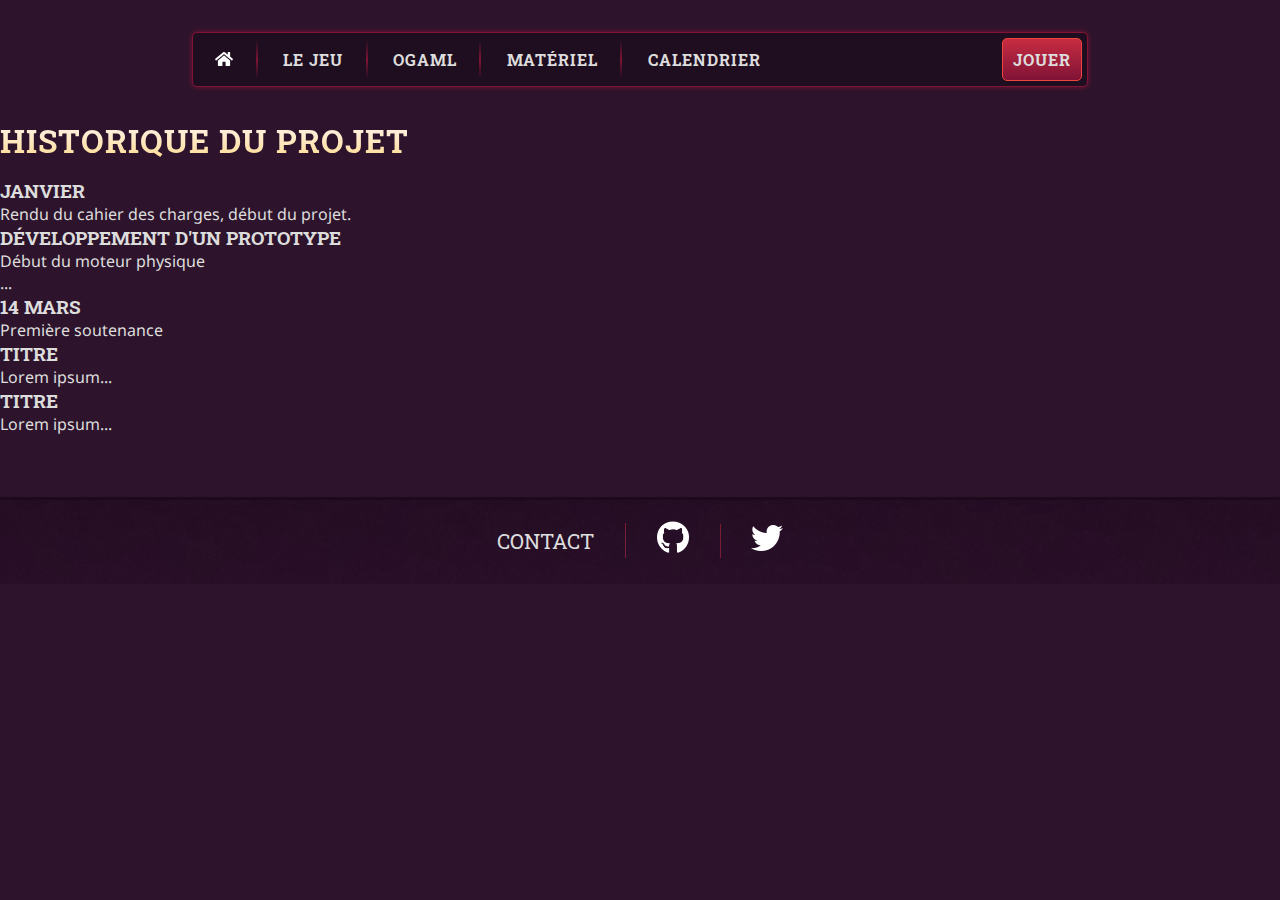
==== calendar.html @ c7c5a716 "Group page is up" ====
<!DOCTYPE html>

<html lang="fr">

<head>
    
    <meta charset="utf-8">
    <title>OGAML - Calendrier</title>

    <meta name="viewport" content="width=device-width">
    <meta name="description" content="OGAMl est un groupe d'étudiants en informatique. Nous développons le jeu Purest Atom Exam.">
    <meta name="theme-color" content="#2d142c">

    <link rel="icon" type="img/png" href="img/favicon.png">
    <link rel="stylesheet" type="text/css" href="css/style.css">
    <link rel="stylesheet" type="text/css" href="css/calendar.css">
    <link href="https://fonts.googleapis.com/css?family=Noto+Sans|Roboto+Slab:400,700" rel="stylesheet">
</head>

<body>

    <!-- NAV -->

    <nav>
        <div id="nav-container">
            <ul id="links">
                <li>
                    <a href="index.html"><img src="img/icons/home.png" width="18px"></a>
                </li>
                <li>
                    <a href="game.html">Le jeu</a>
                </li>
                <li>
                    <a href="ogaml.html">OGaml</a>
                </li>
                <li>
                    <a href="material.html">Matériel</a>
                </li>
                <li>
                    <a href="/">Calendrier</a>
                </li>
            </ul>
            <a id="play" href="play.html">
                <span>Jouer</span>
            </a>
        </div>
    </nav>

    <!-- THE TIMELINE -->

    <h2>Historique du projet</h2>

    <div class="timeline">
        <div class="container left">
            <div class="content">
                <h3>Janvier</h3>
                <p>Rendu du cahier des charges, début du projet.</p>
            </div>
        </div>
        <div class="container right">
            <div class="content">
                <h3>Développement d'un prototype</h3>
                <p>
                    <ul>
                        <li>Début du moteur physique</li>
                        <li>...</li>
                    </ul>
                </p>
            </div>
        </div>
        <div class="container left">
            <div class="content">
                <h3>14 Mars</h3>
                <p>Première soutenance</p>
            </div>
        </div>
        <div class="container right">
            <div class="content">
                <h3>Titre</h3>
                <p>Lorem ipsum...</p>
            </div>
        </div>
        <div class="container right">
            <div class="content">
                <h3>Titre</h3>
                <p>Lorem ipsum...</p>
            </div>
        </div>
    </div>

    <!-- FOOTER -->

    <footer>
        <p>Contact</p>
        <a id="github" class="footer-links" href="https://github.com/OGamlGames" title="OGaml Github page" target="_blank" rel="noopener">
            <img src="img/icons/github.png" width="32px">
        </a>
        <a id="twitter" class="footer-links" href="https://twitter.com/ogaml_" title="OGaml Twitter Account" target="_blank" rel="noopener">
            <img src="img/icons/twitter.png" width="32px">
        </a>
    </footer>

</body>
---- css/style.css ----
/* GENERAL STYLE */

/* DEFAULT */

* { margin: 0; padding: 0; box-sizing: border-box; }

a { color: inherit; text-decoration: none; }

::selection
{
    background-color: rgba(255, 255, 255, 0.1);
}

/* ANIMATIONS */

@keyframes blink
{
    0% {background-color: #c72c41}
    50% {background-color: #c7586a}
    100% {background-color: #c72c41}
}

/* FILTERS */

.blurred
{
    filter: blur(12px);
}

/* BODY */

body
{
    font-family: "Noto Sans", sans-serif;
    font-size: 16px;
    background-color: #2d142c;
    color: #dddddd;
}

#main
{
    transition: all 0.1s;
}

/* TITLES */

h1, h2, h3
{
    font-family: "Roboto Slab", serif;
    font-weight: bold;
    text-transform: uppercase;
    /*color: #dddddd;*/
}

h2
{
    background: linear-gradient(#FFF4F4, #ffdb8e);
    -webkit-background-clip: text;
    background-clip: text;
    -webkit-text-fill-color: transparent;
    font-size: 2em;
    letter-spacing: 1px;
    margin-bottom: 0.5em;
}

/* NAV */

nav
{
    position: sticky;
    top: 1em;
    margin: 2em auto;
    padding: 0 15% 0 15%;
    z-index: 666;
}

#nav-container
{
    position: relative;
    max-width: 1440px;
    display: flex;
    flex-direction: row;
    justify-content: space-between;
    align-items: center;
    font-family: "Roboto Slab", serif;
    font-size: 1em;
    font-weight: 700;
    letter-spacing: 1px;
    text-transform: uppercase;
    background: #1f0e1f;
    border: 1px solid #801336;
    border-radius: 5px;
    box-shadow: 0 0 5px rgba(128, 19, 54, 1);
}

#links
{
    list-style: none;
}

#links li
{
    display: inline-block;
    position: relative;
    line-height: 3em;
    transition: all 0.2s ease;
}

#links li:hover
{
    color: #fff;
    text-shadow: 0 0 15px rgba(128, 19, 54, 1);
}

#links li:not(:last-child)::after
{
    content: " ";
    position: absolute;
    top: 0.3em;
    bottom: 0.3em;
    right: -2px;
    width: 2px;
    background: linear-gradient(to bottom, rgba(128, 19, 54, 0) 0%, rgba(128, 19, 54, 1) 50%, rgba(128, 19, 54, 0) 100%);
}

#links li a
{
    padding: 0 1.4em 0 1.4em;
}

#play
{
    margin: 5px;
    padding: 10px;
    background: linear-gradient(to bottom, #c72c41, #801336);
    border: 1px solid #ee4540;
    border-radius: 5px;
    transition: all 0.2s ease;
}

#play:hover
{
    background: linear-gradient(to bottom, #c72c41, #c72c41);
}

/* FOOTER */

footer
{
    margin-top: 3em;
    padding: 1em;
    background: url("../img/footer.png") no-repeat center center;
    border-top: 3px solid #1c091c;
    display: flex;
    justify-content: center;
    align-items: center;
    font-family: "Roboto Slab", serif;
    font-size: 1.3em;
    text-transform: uppercase;
    vertical-align: middle;
}

footer p
{
    margin-bottom: 3px;
}

.footer-links
{
    position: relative;
    margin-left: 3em;
    border-bottom: 3px solid transparent;
    transition: all 0.2s ease;
}

.footer-links:hover
{
    border-bottom: 3px solid #c72c41;
}

.footer-links::before
{
    content: " ";
    position: absolute;
    width: 1px;
    top: 0.1em;
    bottom: 0.1em;
    left: -1.5em;
    background-color: rgba(199, 44, 65, 0.5);
}

/* OVERLAY */

#overlay
{
    display: none;
    position: fixed;
    top: 0;
    left: 0;
    width: 100%;
    height: 100%;
    z-index: 2;
}

#overlay-container
{
    position: absolute;
    width: 85%;
    height: 85%;
    top: 50%;
    left: 50%;
    transform: translate(-50%, -50%);
}

#overlay-close
{
    display: block;
    font-size: 2em;
    width: 45px;
    height: 45px;
    float: right;
    text-align: center;
    vertical-align: middle;
    color: #c72c41;
    border: 1px solid #c72c41;
    border-radius: 50%;
    cursor: pointer;
    transition: all 0.1s;
}

#overlay-close:hover
{
    color: #ee4540;
    border: 1px solid #ee4540;
}

#overlay-img
{
    position: relative;
    top: 50%;
    left: 50%;
    transform: translate(-50%, -50%);
    display: block;
    max-width: 100%;
    max-height: 80vh;
    box-shadow: 0 0 30px rgba(0, 0, 0, 0.5);
}

/* MEDIA QUERIES */

@media screen and (max-width: 600px)
{
    #nav-container
    {
        flex-direction: column;
    }

    #links
    {
        display: flex;
        flex-direction: column;
    }

    #links li:not(:last-child)::after
    {
        display: none;
    }
}
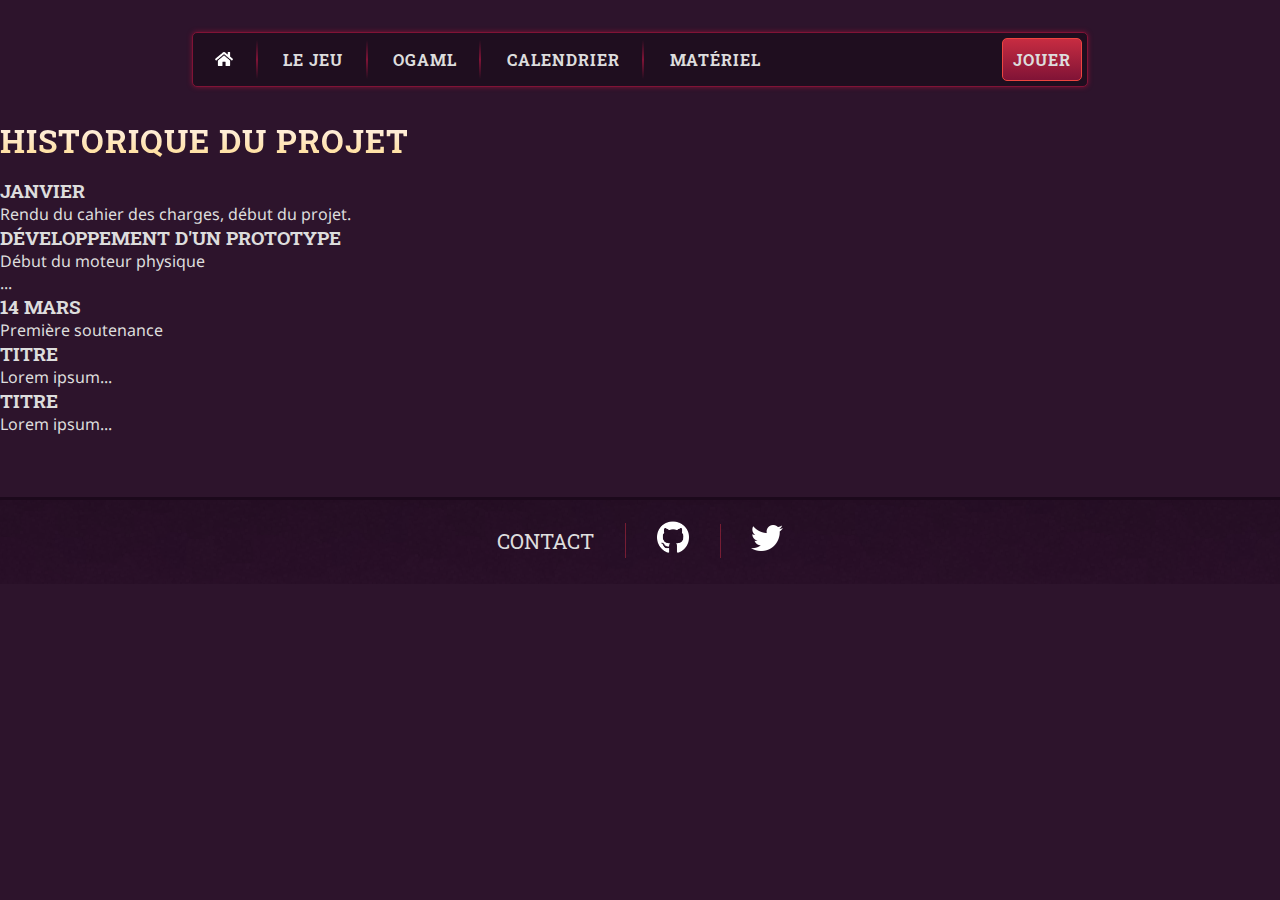
==== commit 7b103693: "Add the material page" ====
--- a/calendar.html
+++ b/calendar.html
@@ -34,10 +34,10 @@
                     <a href="ogaml.html">OGaml</a>
                 </li>
                 <li>
-                    <a href="material.html">Matériel</a>
+                    <a href="/">Calendrier</a>
                 </li>
                 <li>
-                    <a href="/">Calendrier</a>
+                    <a href="material.html">Matériel</a>
                 </li>
             </ul>
             <a id="play" href="play.html">
@@ -100,4 +100,5 @@
         </a>
     </footer>
 
-</body>+</body>
+</html>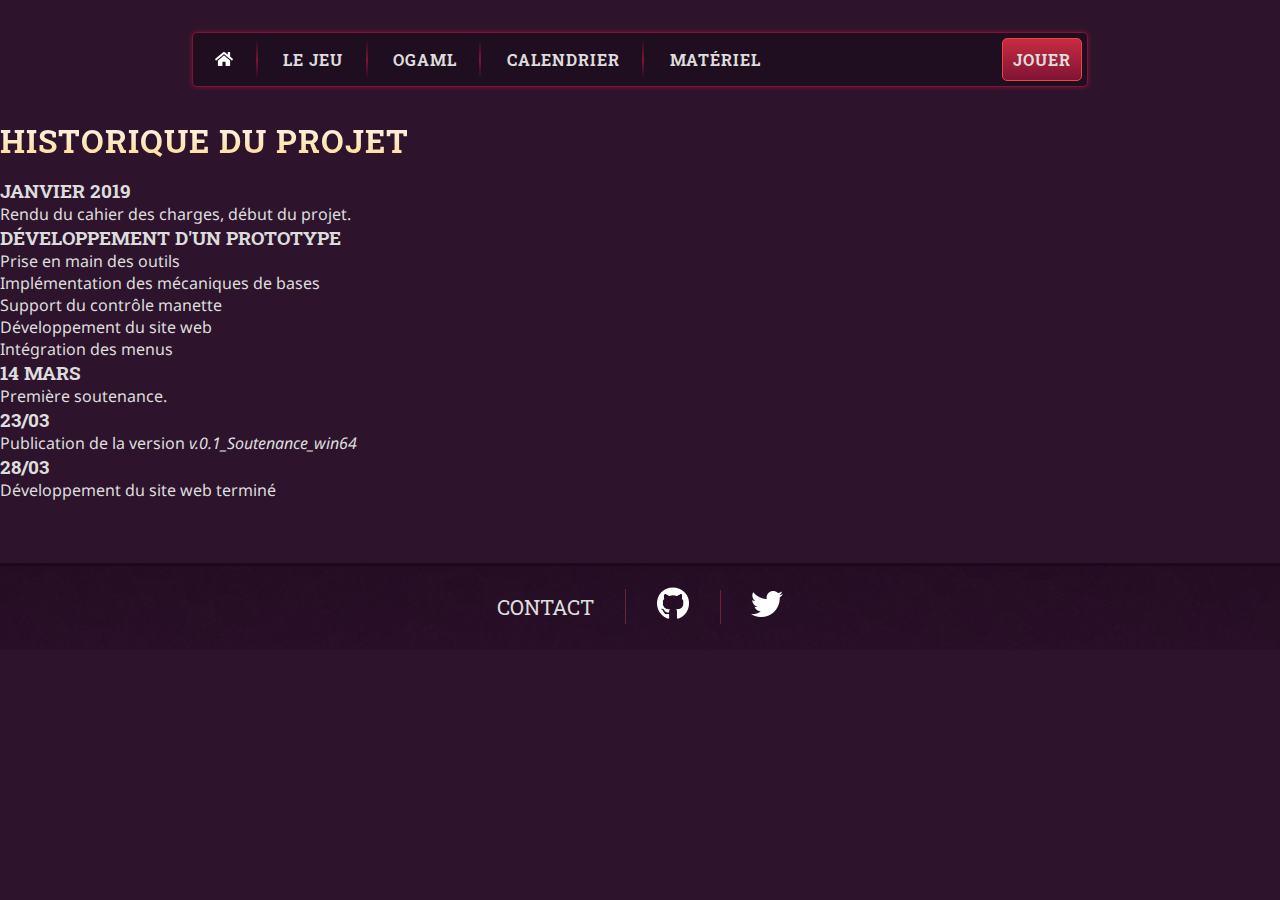
==== commit 88ef76ad: "Fix the nav bar on mobile" ====
--- a/calendar.html
+++ b/calendar.html
@@ -23,6 +23,7 @@
 
     <nav>
         <div id="nav-container">
+            <span id="mobile-trigger"></span>
             <ul id="links">
                 <li>
                     <a href="index.html"><img src="img/icons/home.png" width="18px"></a>
@@ -53,7 +54,7 @@
     <div class="timeline">
         <div class="container left">
             <div class="content">
-                <h3>Janvier</h3>
+                <h3>Janvier 2019</h3>
                 <p>Rendu du cahier des charges, début du projet.</p>
             </div>
         </div>
@@ -62,8 +63,11 @@
                 <h3>Développement d'un prototype</h3>
                 <p>
                     <ul>
-                        <li>Début du moteur physique</li>
-                        <li>...</li>
+                        <li>Prise en main des outils</li>
+                        <li>Implémentation des mécaniques de bases</li>
+                        <li>Support du contrôle manette</li>
+                        <li>Développement du site web</li>
+                        <li>Intégration des menus</li>
                     </ul>
                 </p>
             </div>
@@ -71,19 +75,19 @@
         <div class="container left">
             <div class="content">
                 <h3>14 Mars</h3>
-                <p>Première soutenance</p>
+                <p>Première soutenance.</p>
             </div>
         </div>
         <div class="container right">
             <div class="content">
-                <h3>Titre</h3>
-                <p>Lorem ipsum...</p>
+                <h3>23/03</h3>
+                <p>Publication de la version <i>v.0.1_Soutenance_win64</i></p>
             </div>
         </div>
         <div class="container right">
             <div class="content">
-                <h3>Titre</h3>
-                <p>Lorem ipsum...</p>
+                <h3>28/03</h3>
+                <p>Développement du site web terminé</p>
             </div>
         </div>
     </div>
--- a/css/style.css
+++ b/css/style.css
@@ -94,6 +94,11 @@
     box-shadow: 0 0 5px rgba(128, 19, 54, 1);
 }
 
+#mobile-trigger
+{
+    display: none;
+}
+
 #links
 {
     list-style: none;
@@ -251,19 +256,48 @@
 
 @media screen and (max-width: 600px)
 {
+    nav
+    {
+        top: 0;
+        margin: 0;
+        padding: 0;
+    }
+
     #nav-container
     {
         flex-direction: column;
     }
 
+    #mobile-trigger
+    {
+        display: block;
+        width: 16px;
+        height: 16px;
+        margin: 0.5em 0;
+        background-image: url('../img/icons/bars.png');
+        background-size: contain;
+        background-repeat: no-repeat;
+    }
+
     #links
     {
+        display: none;
+        flex-direction: column;
+    }
+
+    #links li:not(:last-child)::after
+    {
+        display: none;
+    }
+
+    #play
+    {
+        display: none;
+    }
+
+    #nav-container:hover #links,
+    #nav-container:hover #play
+    {
         display: flex;
-        flex-direction: column;
-    }
-
-    #links li:not(:last-child)::after
-    {
-        display: none;
-    }
-}
+    }
+}
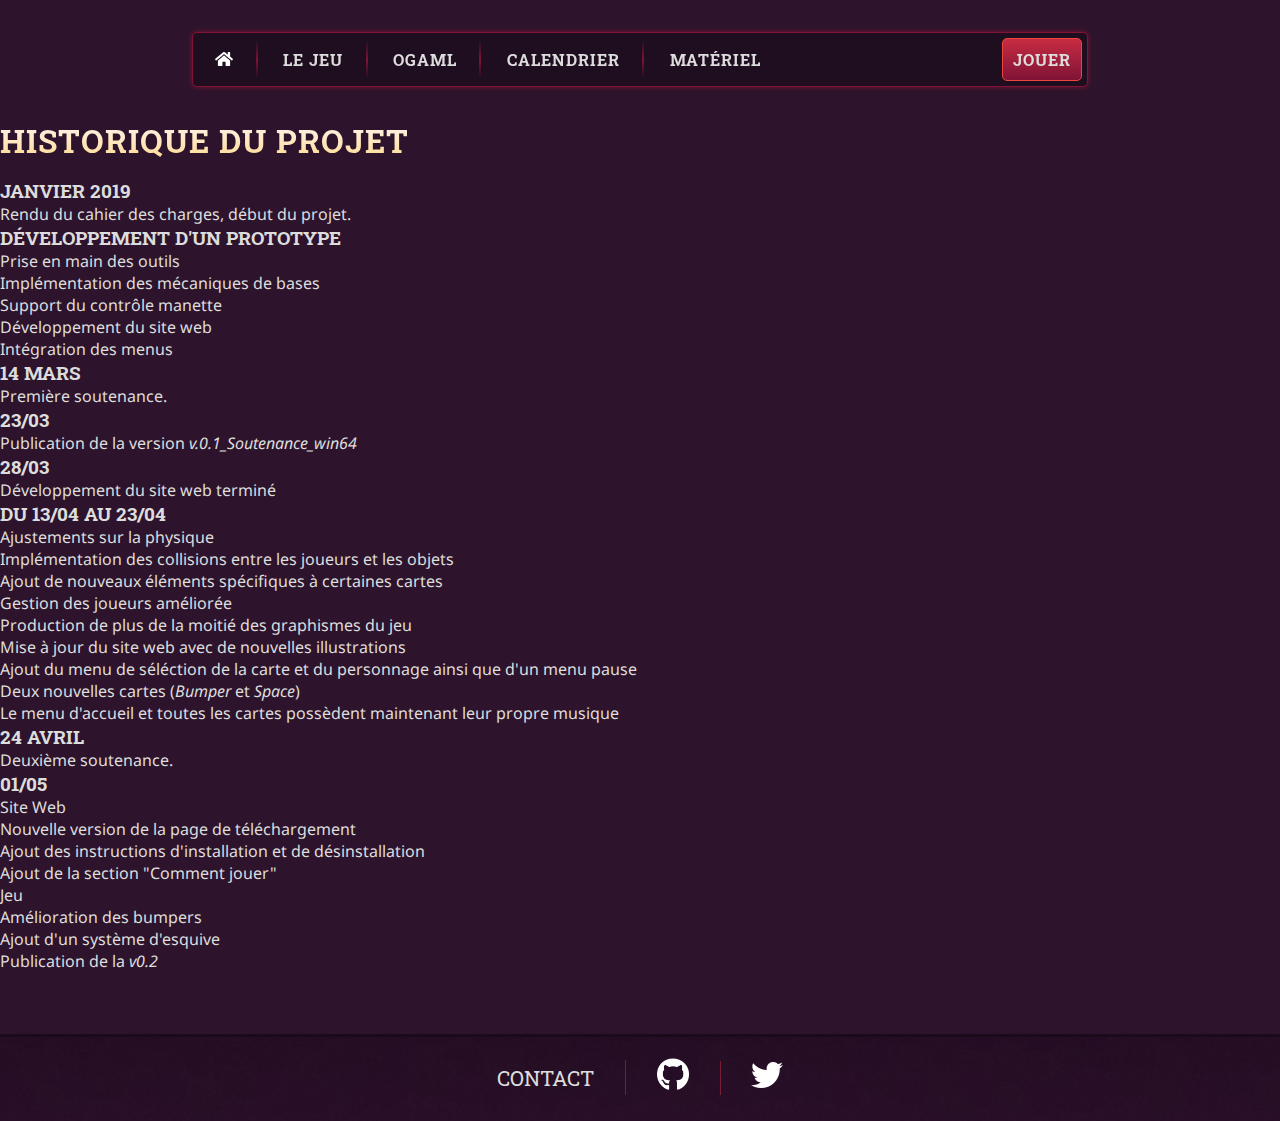
==== commit 2b36aa2a: "Updated download page, added install and uninstall instructions, added "how to play" section and upd" ====
--- a/calendar.html
+++ b/calendar.html
@@ -35,7 +35,7 @@
                     <a href="ogaml.html">OGaml</a>
                 </li>
                 <li>
-                    <a href="/">Calendrier</a>
+                    <a href="">Calendrier</a>
                 </li>
                 <li>
                     <a href="material.html">Matériel</a>
@@ -74,20 +74,65 @@
         </div>
         <div class="container left">
             <div class="content">
-                <h3>14 Mars</h3>
+                <h3>14 mars</h3>
                 <p>Première soutenance.</p>
             </div>
         </div>
         <div class="container right">
             <div class="content">
                 <h3>23/03</h3>
-                <p>Publication de la version <i>v.0.1_Soutenance_win64</i></p>
+                <p>Publication de la version <i class="version">v.0.1_Soutenance_win64</i></p>
             </div>
         </div>
         <div class="container right">
             <div class="content">
                 <h3>28/03</h3>
                 <p>Développement du site web terminé</p>
+            </div>
+        </div>
+        <div class="container right">
+            <div class="content">
+                <h3>Du 13/04 au 23/04</h3>
+                <p>
+                    <ul>
+                        <li>Ajustements sur la physique</li>
+                        <li>Implémentation des collisions entre les joueurs et les objets</li>
+                        <li>Ajout de nouveaux éléments spécifiques à certaines cartes</li>
+                        <li>Gestion des joueurs améliorée</li>
+                        <li>Production de plus de la moitié des graphismes du jeu</li>
+                        <li>Mise à jour du site web avec de nouvelles illustrations</li>
+                        <li>Ajout du menu de séléction de la carte et du personnage ainsi que d'un menu pause</li>
+                        <li>Deux nouvelles cartes (<i>Bumper</i> et <i>Space</i>)</li>
+                        <li>Le menu d'accueil et toutes les cartes possèdent maintenant leur propre musique</li>
+                    </ul>
+                </p>
+            </div>
+        </div>
+        <div class="container left">
+            <div class="content">
+                <h3>24 avril</h3>
+                <p>Deuxième soutenance.</p>
+            </div>
+        </div>
+        <div class="container right">
+            <div class="content">
+                <h3>01/05</h3>
+                <p>
+                    <ul>
+                        <li>Site Web</li>
+                        <ul>
+                            <li>Nouvelle version de la page de téléchargement</li>
+                            <li>Ajout des instructions d'installation et de désinstallation</li>
+                            <li>Ajout de la section "Comment jouer"</li>
+                        </ul>
+                        <li>Jeu</li>
+                        <ul>
+                            <li>Amélioration des bumpers</li>
+                            <li>Ajout d'un système d'esquive</li>
+                        </ul>
+                        <li>Publication de la <i class="version">v0.2</i></li>
+                    </ul>
+                </p>
             </div>
         </div>
     </div>
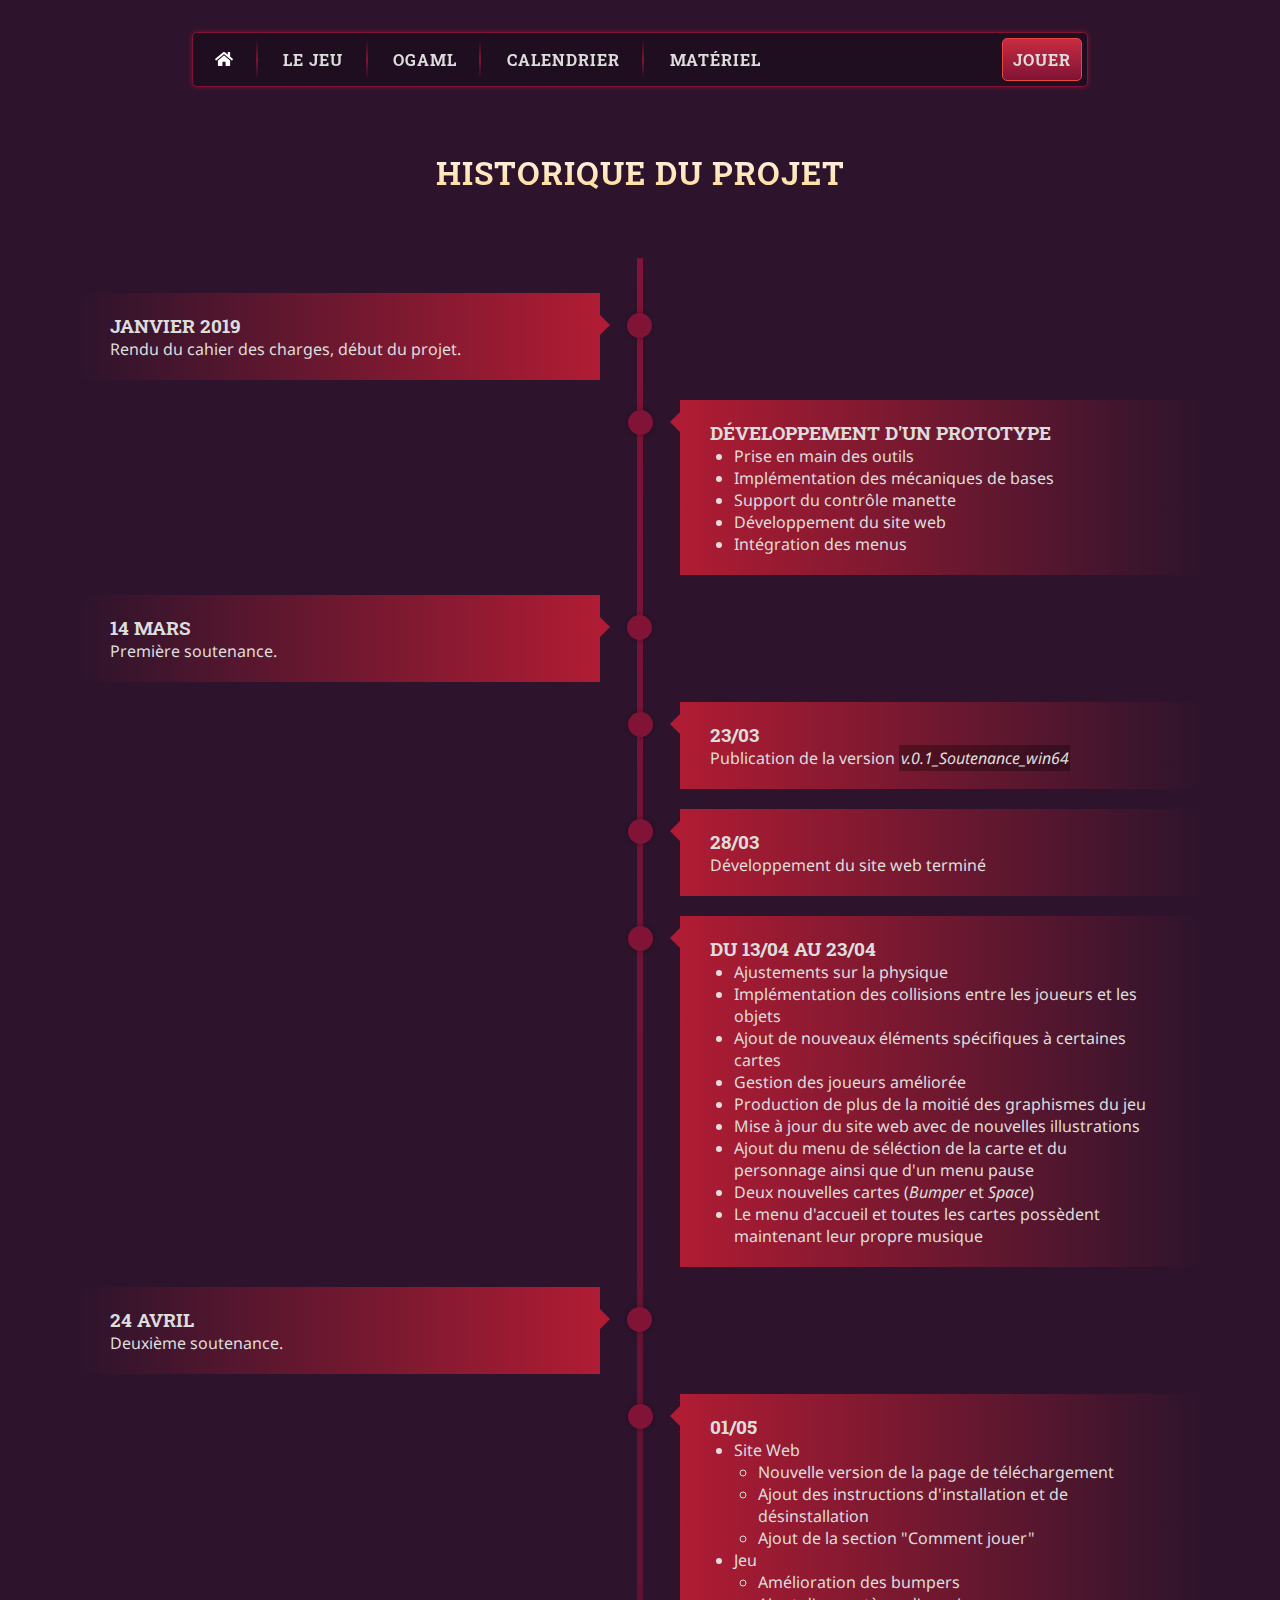
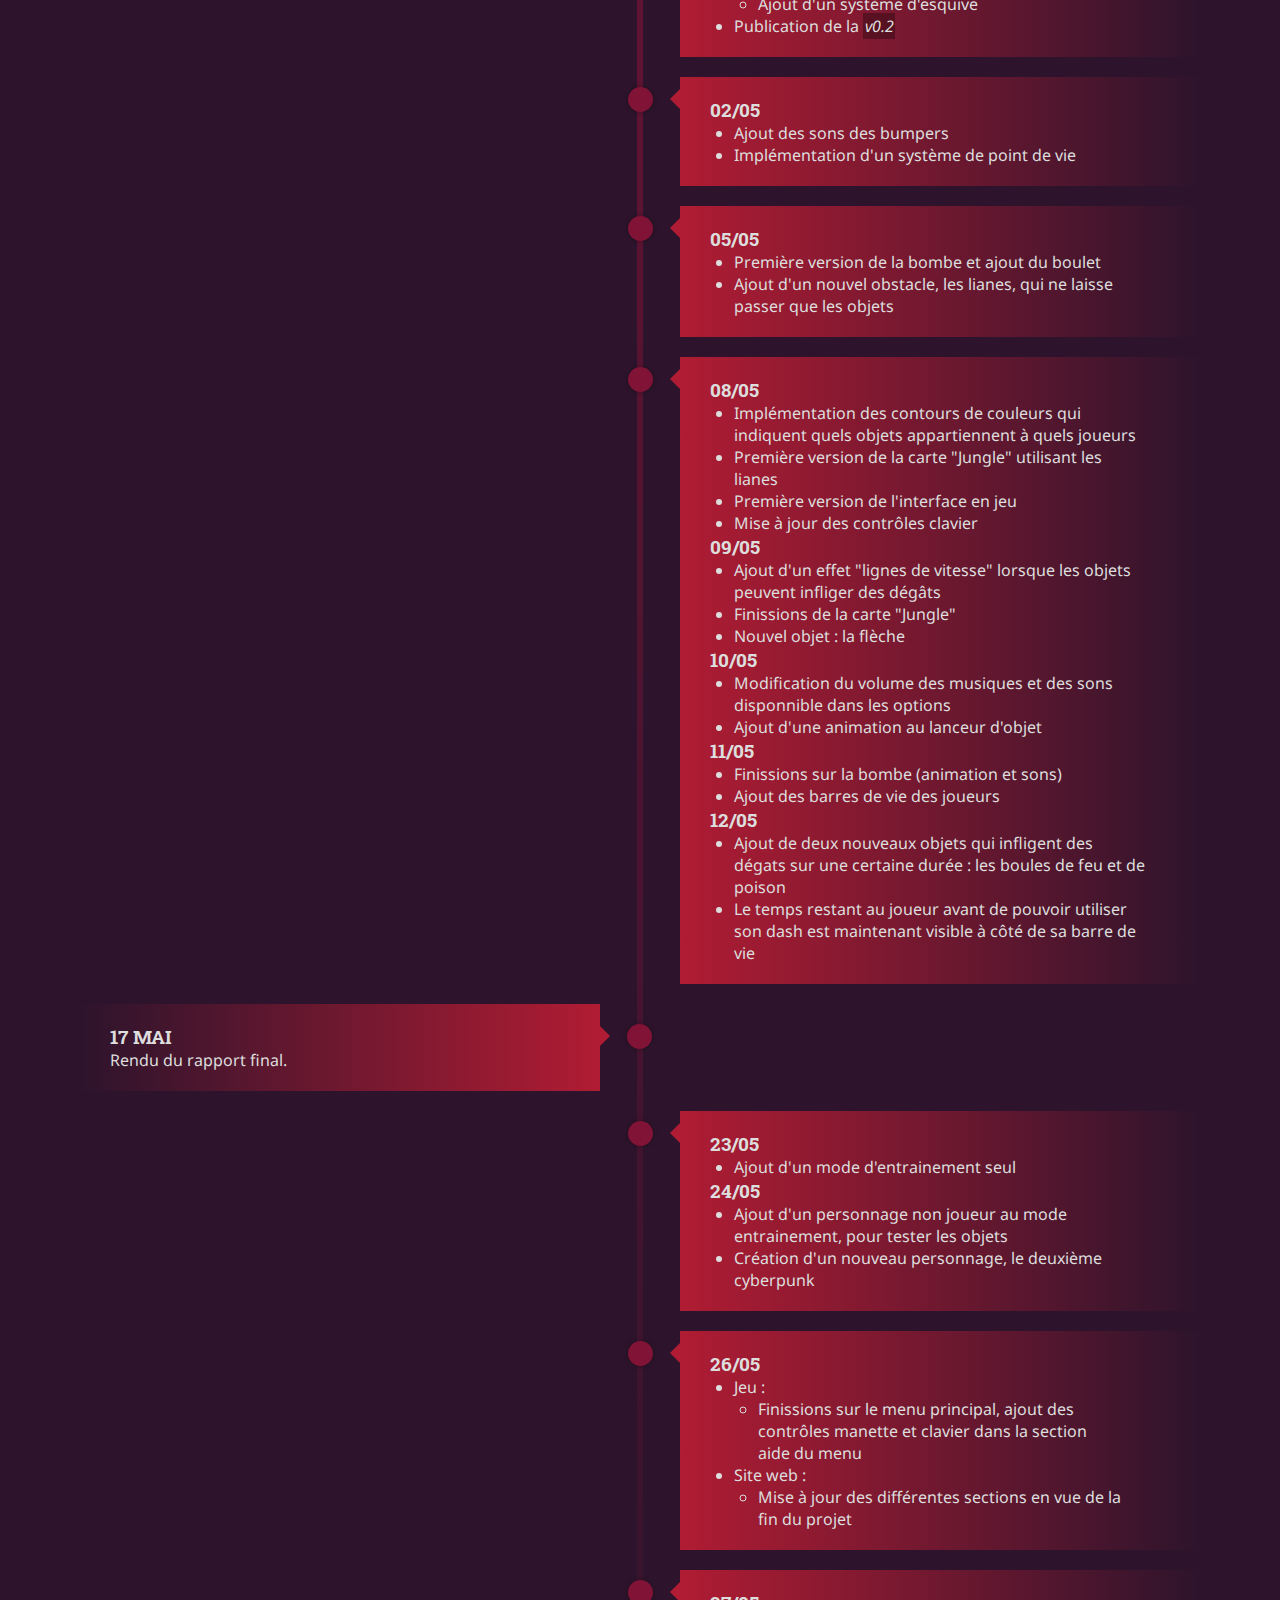
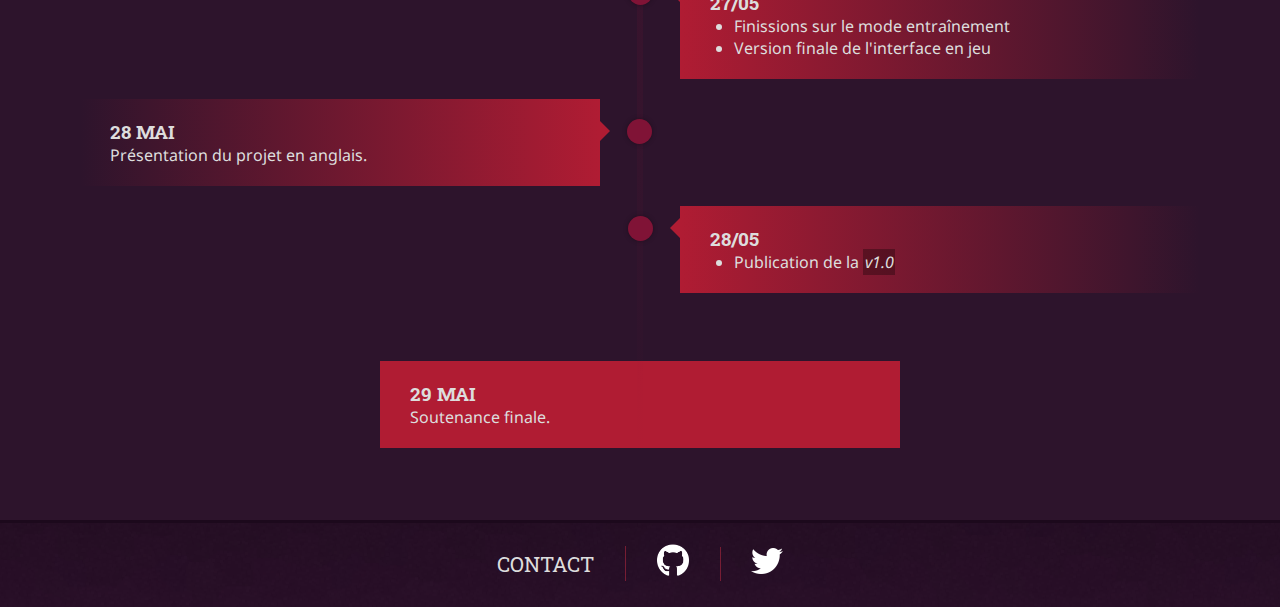
==== commit 9b991b22: "Update links" ====
--- a/calendar.html
+++ b/calendar.html
@@ -135,6 +135,143 @@
                 </p>
             </div>
         </div>
+        <div class="container right">
+            <div class="content">
+                <h3>02/05</h3>
+                <p>
+                    <ul>
+                        <li>Ajout des sons des bumpers</li>
+                        <li>Implémentation d'un système de point de vie</li>
+                    </ul>
+                </p>
+            </div>
+        </div>
+        <div class="container right">
+            <div class="content">
+                <h3>05/05</h3>
+                <p>
+                    <ul>
+                        <li>Première version de la bombe et ajout du boulet</li>
+                        <li>Ajout d'un nouvel obstacle, les lianes, qui ne laisse passer que les objets</li>
+                    </ul>
+                </p>
+            </div>
+        </div>
+        <div class="container right">
+            <div class="content">
+                <h3>08/05</h3>
+                <p>
+                    <ul>
+                        <li>Implémentation des contours de couleurs qui indiquent quels objets appartiennent à quels joueurs</li>
+                        <li>Première version de la carte "Jungle" utilisant les lianes</li>
+                        <li>Première version de l'interface en jeu</li>
+                        <li>Mise à jour des contrôles clavier</li>
+                    </ul>
+                </p>
+                <h3>09/05</h3>
+                <p>
+                    <ul>
+                        <li>Ajout d'un effet "lignes de vitesse" lorsque les objets peuvent infliger des dégâts</li>
+                        <li>Finissions de la carte "Jungle"</li>
+                        <li>Nouvel objet : la flèche</li>
+                    </ul>
+                </p>
+                <h3>10/05</h3>
+                <p>
+                    <ul>
+                        <li>Modification du volume des musiques et des sons disponnible dans les options</li>
+                        <li>Ajout d'une animation au lanceur d'objet</li>
+                    </ul>
+                </p>
+                <h3>11/05</h3>
+                <p>
+                    <ul>
+                        <li>Finissions sur la bombe (animation et sons)</li>
+                        <li>Ajout des barres de vie des joueurs</li>
+                    </ul>
+                </p>
+                <h3>12/05</h3>
+                <p>
+                    <ul>
+                        <li>Ajout de deux nouveaux objets qui infligent des dégats sur une certaine durée : les boules de feu et de poison</li>
+                        <li>Le temps restant au joueur avant de pouvoir utiliser son dash est maintenant visible à côté de sa barre de vie</li>
+                    </ul>
+                </p>
+            </div>
+        </div>
+        <div class="container left">
+            <div class="content">
+                <h3>17 mai</h3>
+                <p>Rendu du rapport final.</p>
+            </div>
+        </div>
+        <div class="container right">
+            <div class="content">
+                <h3>23/05</h3>
+                <p>
+                    <ul>
+                        <li>Ajout d'un mode d'entrainement seul</li>
+                    </ul>
+                </p>
+                <h3>24/05</h3>
+                <p>
+                    <ul>
+                        <li>Ajout d'un personnage non joueur au mode entrainement, pour tester les objets</li>
+                        <li>Création d'un nouveau personnage, le deuxième cyberpunk</li>
+                    </ul>
+                </p>
+            </div>
+        </div>
+        <div class="container right">
+            <div class="content">
+                <h3>26/05</h3>
+                <p>
+                    <ul>
+                        <li>Jeu :</li>
+                        <ul>
+                            <li>Finissions sur le menu principal, ajout des contrôles manette et clavier dans la section aide du menu</li>
+                        </ul>
+                        <li>Site web :</li>
+                        <ul>
+                            <li>Mise à jour des différentes sections en vue de la fin du projet</li>
+                        </ul>
+                    </ul>
+                </p>
+            </div>
+        </div>
+        <div class="container right">
+            <div class="content">
+                <h3>27/05</h3>
+                <p>
+                    <ul>
+                        <li>Finissions sur le mode entraînement</li>
+                        <li>Version finale de l'interface en jeu</li>
+                    </ul>
+                </p>
+            </div>
+        </div>
+        <div class="container left">
+            <div class="content">
+                <h3>28 mai</h3>
+                <p>Présentation du projet en anglais.</p>
+            </div>
+        </div>
+        <div class="container right">
+            <div class="content">
+                <h3>28/05</h3>
+                <p>
+                    <ul>
+                        <li>Publication de la <i class="version">v1.0</i></li>
+                    </ul>
+                </p>
+            </div>
+        </div>
+        <div class="container center">
+            <div class="content">
+                <h3>29 mai</h3>
+                <p>Soutenance finale.</p>
+            </div>
+        </div>
     </div>
 
     <!-- FOOTER -->
--- a/css/calendar.css
+++ b/css/calendar.css
@@ -0,0 +1,196 @@
+
+/* Based on : https://www.w3schools.com/howto/howto_css_timeline.asp */
+
+/* THE TIMELINE */
+
+/* The title */
+h2
+{
+    margin: 2em 0;
+    text-align: center;
+}
+
+
+.timeline
+{
+    position: relative;
+    max-width: 1200px;
+    margin: 0 auto;
+    padding: 25px 0 0 0;
+}
+
+/* The vertical line */
+.timeline::after
+{
+    content: ' ';
+    position: absolute;
+    width: 6px;
+    top: 0;
+    bottom: 0;
+    left: 50%;
+    margin-left: -3px;
+    background: linear-gradient(to bottom, rgba(128, 19, 54, 1) 0%, rgba(128, 19, 54, 0) 100%);
+}
+
+/* Box around content */
+.container
+{
+    position: relative;
+    padding: 10px 40px;
+    width: 50%;
+}
+
+/* The point on the timeline */
+.left::after,
+.right::after
+{
+    content: ' ';
+    position: absolute;
+    width: 25px;
+    height: 25px;
+    background-color: #801336;
+    border-radius: 50%;
+    box-shadow: 0 0 5px rgba(0, 0, 0, 0.3);
+    z-index: 2;
+}
+
+.left::after
+{
+    top: 30px;
+    right: -12px;
+}
+
+.right::after
+{
+    top: 20px;
+    left: -12px;
+}
+
+/* Put left containers to the left ... */
+.left
+{
+    left: 0;
+}
+
+/* ... And the right ones to the right */
+.right
+{
+    left: 50%;
+}
+
+/* Center container */
+.center
+{
+    left: 25%;
+    margin-top: 3em;
+}
+
+/* Left arrow */
+.left::before
+{
+    content: ' ';
+    position: absolute;
+    width: 0;
+    height: 0;
+    top: 32px;
+    right: 30px;
+    border: medium solid #b01c33;
+    border-width: 10px 0 10px 10px;
+    border-color: transparent transparent transparent #b01c33;
+    z-index: 1;
+}
+
+.right::before
+{
+    content: ' ';
+    position: absolute;
+    width: 0;
+    height: 0;
+    top: 22px;
+    left: 30px;
+    border: medium solid #b01c33;
+    border-width: 10px 10px 10px 0;
+    border-color: transparent #b01c33 transparent transparent;
+    z-index: 1;
+}
+
+/* The content */
+.content
+{
+    position: relative;
+    padding: 20px 30px;
+}
+
+.left .content
+{
+    background: linear-gradient(to left, rgba(176, 28, 51, 1) 0%, rgba(176, 28, 51, 0) 100%);
+}
+
+.right .content
+{
+    background: linear-gradient(to right, rgba(176, 28, 51, 1) 0%, rgba(176, 28, 51, 0) 100%);
+}
+
+.center .content
+{
+    background-color: rgba(176, 28, 51, 1);
+}
+
+.content ul
+{
+    margin: 0 1.5em;
+}
+
+.content .version
+{
+    padding: 0.1em;
+    background-color: rgba(0, 0, 0, 0.3);
+}
+
+/* MEDIA QUERIES */
+@media screen and (max-width: 600px)
+{
+    /* Place the timeline to the left */
+    .timeline::after
+    {
+        left: 31px;
+    }
+
+    /* Container now take all the width */
+    .container
+    {
+        width: 100%;
+        padding-left: 70px;
+        padding-right: 25px;
+    }
+
+    /* Turn all the arrow to the left */
+    .container::before
+    {
+        left: 60px;
+        border: medium solid #b01c33;
+        border-width: 10px 10px 10px 0;
+        border-color: transparent #b01c33 transparent transparent;
+    }
+
+    /* Update background of left containers */
+
+    .left .content
+    {
+        background: linear-gradient(to right, rgba(176, 28, 51, 1) 0%, rgba(176, 28, 51, 0) 100%);
+    }
+
+    /* Put all the right containers at the same place thant the left ones */
+    .right,
+    .center
+    {
+        left: 0%;
+    }
+
+    /* Put all the circle at the same place */
+    .left::after,
+    .right::after
+    {
+        left: 18px;
+    }
+}